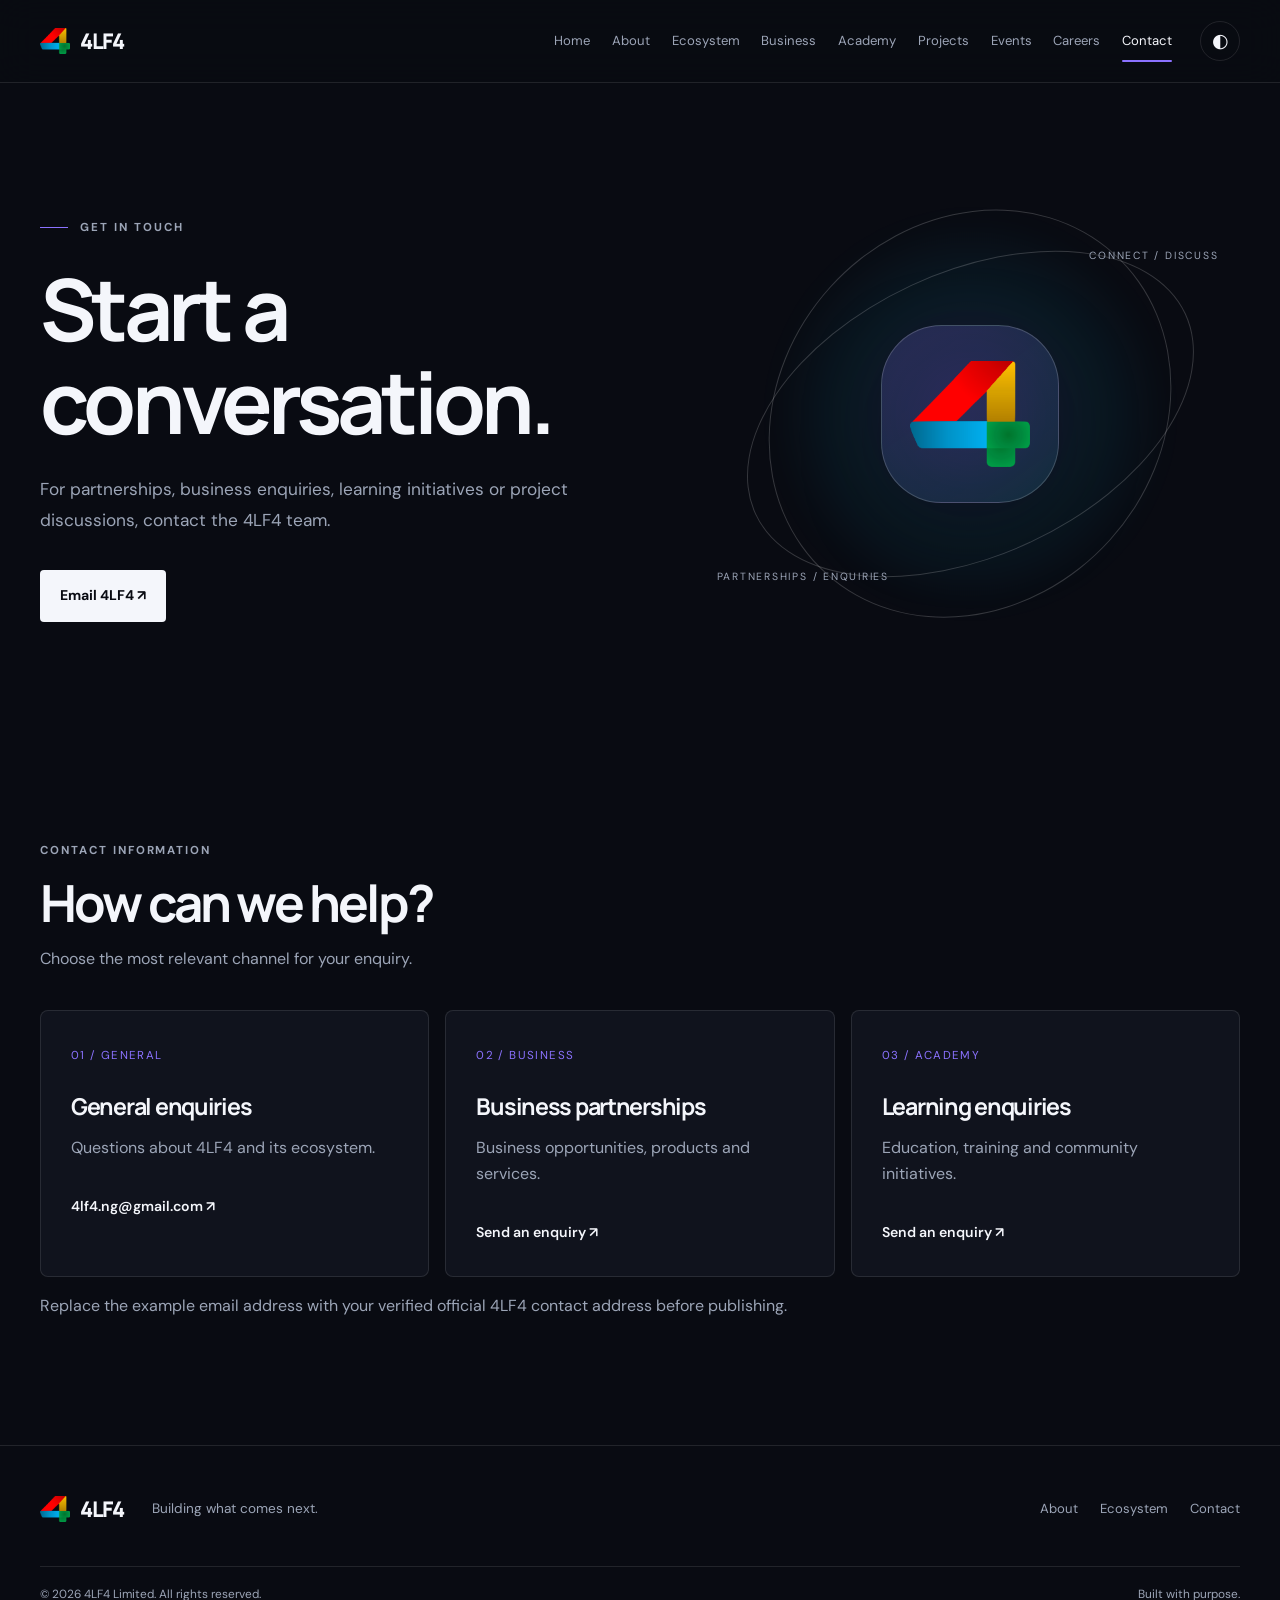
==== contact.html @ 0050cf8a "Add files via upload" ====
<!DOCTYPE html>
<html lang="en" data-theme="dark">
<head>
    <meta charset="UTF-8">
    <meta name="viewport" content="width=device-width, initial-scale=1.0">
    <meta name="description" content="Contact 4LF4 Limited for partnerships, business enquiries and project discussions.">
    <title>Contact | 4LF4</title>
    <link rel="icon" href="assets/logos/4lf4-icon.svg" type="image/svg+xml">
    <link rel="stylesheet" href="styles.css">
    <script src="script.js" defer></script>
</head>
<body>
<a class="skip-link" href="#main">Skip to content</a>
<header class="site-header"><div class="nav-shell">
    <a class="brand" href="index.html"><img src="assets/logos/4lf4-icon.svg" alt="" class="brand-symbol"><span>4LF4</span></a>
    <button type="button" class="menu-toggle" aria-label="Open navigation" aria-expanded="false" aria-controls="primary-nav"><span></span><span></span></button>
    <nav class="primary-nav" id="primary-nav" aria-label="Main navigation">
        <a href="index.html">Home</a><a href="about.html">About</a><a href="ecosystem.html">Ecosystem</a><a href="business.html">Business</a><a href="academy.html">Academy</a><a href="projects.html">Projects</a><a href="events.html">Events</a><a href="careers.html">Careers</a><a href="contact.html" aria-current="page">Contact</a>
    </nav>
    <button type="button" class="theme-toggle" aria-label="Switch colour theme">◐</button>
</div></header>

<main id="main">
    <section class="hero page-hero">
        <div class="hero-copy">
            <p class="eyebrow"><span class="eyebrow-line"></span> GET IN TOUCH</p>
            <h1>Start a conversation.</h1>
            <p class="hero-intro">For partnerships, business enquiries, learning initiatives or project discussions, contact the 4LF4 team.</p>
            <div class="hero-actions"><a class="button button-primary" href="mailto:4lf4.ng@gmail.com">Email 4LF4 ↗</a></div>
        </div>
        <div class="hero-visual" aria-hidden="true"><div class="visual-orbit orbit-one"></div><div class="visual-orbit orbit-two"></div><div class="visual-core"><img src="assets/logos/4lf4-icon.svg" alt=""></div><span class="visual-label label-top">CONNECT / DISCUSS</span><span class="visual-label label-bottom">PARTNERSHIPS / ENQUIRIES</span></div>
    </section>

    <section class="section">
        <div class="section-heading"><p class="eyebrow">CONTACT INFORMATION</p><h2>How can we help?</h2><p class="muted">Choose the most relevant channel for your enquiry.</p></div>
        <div class="card-grid">
            <article class="feature-card"><span class="card-index">01 / GENERAL</span><h3>General enquiries</h3><p>Questions about 4LF4 and its ecosystem.</p><a class="text-link" href="mailto:4lf4.ng@gmail.com">4lf4.ng@gmail.com ↗</a></article>
            <article class="feature-card"><span class="card-index">02 / BUSINESS</span><h3>Business partnerships</h3><p>Business opportunities, products and services.</p><a class="text-link" href="mailto:4lf4.ng@gmail.com?subject=Business%20Enquiry">Send an enquiry ↗</a></article>
            <article class="feature-card"><span class="card-index">03 / ACADEMY</span><h3>Learning enquiries</h3><p>Education, training and community initiatives.</p><a class="text-link" href="mailto:4lf4.ng@gmail.com?subject=Academy%20Enquiry">Send an enquiry ↗</a></article>
        </div>
        <p class="muted">Replace the example email address with your verified official 4LF4 contact address before publishing.</p>
    </section>
</main>
<footer class="site-footer"><div class="footer-main"><a class="brand" href="index.html"><img src="assets/logos/4lf4-icon.svg" alt="" class="brand-symbol"><span>4LF4</span></a><p>Building what comes next.</p><div class="footer-links"><a href="about.html">About</a><a href="ecosystem.html">Ecosystem</a><a href="contact.html">Contact</a></div></div><div class="footer-bottom"><span>© <span data-year></span> 4LF4 Limited. All rights reserved.</span><span>Built with purpose.</span></div></footer>
</body>
</html>
---- styles.css ----
@import url('https://fonts.googleapis.com/css2?family=DM+Sans:wght@400;500;600;700&family=Manrope:wght@400;500;600;700;800&display=swap');

:root {
    color-scheme: dark;
    --bg: #090b12;
    --surface: #10131d;
    --surface-2: #151a27;
    --text: #f4f6fb;
    --muted: #9ca5b7;
    --line: rgba(255,255,255,.10);
    --line-strong: rgba(255,255,255,.18);
    --purple: #8b72ff;
    --cyan: #42d6f5;
    --green: #5be0ad;
    --orange: #ffbd68;
    --header: rgba(9,11,18,.82);
    --shadow: 0 24px 80px rgba(0,0,0,.28);
}

html[data-theme="light"] {
    color-scheme: light;
    --bg: #f5f6fa;
    --surface: #ffffff;
    --surface-2: #edf0f7;
    --text: #101421;
    --muted: #5d6678;
    --line: rgba(16,20,33,.10);
    --line-strong: rgba(16,20,33,.18);
    --header: rgba(245,246,250,.86);
    --shadow: 0 24px 80px rgba(20,30,60,.10);
}

* {
    box-sizing: border-box;
}

html {
    scroll-behavior: smooth;
}

body {
    margin: 0;
    background: var(--bg);
    color: var(--text);
    font-family: "DM Sans", sans-serif;
    line-height: 1.65;
    transition: background .25s, color .25s;
}

a {
    color: inherit;
    text-decoration: none;
}

button {
    font: inherit;
}

a:focus-visible,
button:focus-visible {
    outline: 2px solid var(--cyan);
    outline-offset: 4px;
}


.skip-link {
    position: absolute;
    left: -999px;
    top: 1rem;
    z-index: 99;
    background: var(--text);
    color: var(--bg);
    padding: .7rem 1rem;
}

.skip-link:focus {
    left: 1rem;
}

/* NAVIGATION */

.site-header {
    position: sticky;
    top: 0;
    z-index: 50;
    background: var(--header);
    backdrop-filter: blur(18px);
    border-bottom: 1px solid var(--line);
}

.nav-shell {
    width: min(1200px, calc(100% - 48px));
    height: 82px;
    margin: auto;
    display: flex;
    align-items: center;
    gap: 28px;
}

.brand {
    display: inline-flex;
    align-items: center;
    gap: 10px;
    flex: 0 0 auto;
    font-family: Manrope, sans-serif;
    font-weight: 800;
    letter-spacing: -.06em;
    font-size: 1.35rem;
}

.brand-symbol {
    width: 30px;
    height: 30px;
    object-fit: contain;
}

.primary-nav {
    display: flex;
    align-items: center;
    justify-content: center;
    gap: clamp(12px, 1.7vw, 24px);
    margin-left: auto;
}

.primary-nav a {
    font-size: .82rem;
    color: var(--muted);
    transition: color .2s;
}

.primary-nav a:hover,
.primary-nav a[aria-current="page"] {
    color: var(--text);
}

.primary-nav a[aria-current="page"] {
    position: relative;
}

.primary-nav a[aria-current="page"]::after {
    content: "";
    position: absolute;
    left: 0;
    right: 0;
    bottom: -10px;
    height: 2px;
    background: var(--purple);
    border-radius: 4px;
}

.theme-toggle,
.menu-toggle {
    width: 40px;
    height: 40px;
    border: 1px solid var(--line);
    border-radius: 50%;
    background: transparent;
    color: var(--text);
    cursor: pointer;
}

.theme-toggle {
    font-size: 1.2rem;
}

.menu-toggle {
    display: none;
    padding: 10px;
}

.menu-toggle span {
    display: block;
    height: 1px;
    background: var(--text);
    margin: 5px 0;
}

/* HERO */

.hero {
    width: min(1200px, calc(100% - 48px));
    margin: auto;
    min-height: 650px;
    display: grid;
    grid-template-columns: 1.05fr .95fr;
    align-items: center;
    gap: 5vw;
    padding: 86px 0 100px;
}

.eyebrow {
    display: flex;
    align-items: center;
    gap: 12px;
    color: var(--muted);
    font-size: .72rem;
    font-weight: 700;
    letter-spacing: .17em;
    text-transform: uppercase;
}

.eyebrow-line {
    display: inline-block;
    width: 28px;
    height: 1px;
    background: var(--purple);
}

h1,
h2,
h3 {
    font-family: Manrope, sans-serif;
    letter-spacing: -.055em;
    line-height: 1.08;
}

h1 {
    max-width: 720px;
    font-size: clamp(3.4rem, 6.7vw, 6.5rem);
    font-weight: 700;
    margin: 26px 0;
}

.hero-intro {
    max-width: 570px;
    color: var(--muted);
    font-size: 1.08rem;
    line-height: 1.8;
}

.hero-actions {
    display: flex;
    align-items: center;
    gap: 26px;
    margin-top: 34px;
}

.button {
    display: inline-flex;
    align-items: center;
    gap: 18px;
    padding: 14px 20px;
    border-radius: 4px;
    font-weight: 700;
    font-size: .88rem;
    transition: transform .2s, background .2s;
}

.button:hover {
    transform: translateY(-2px);
}

.button-primary {
    background: var(--text);
    color: var(--bg);
}

.button-secondary {
    border: 1px solid var(--line-strong);
}

.quiet-link,
.text-link {
    font-size: .88rem;
    font-weight: 600;
}

.quiet-link {
    color: var(--muted);
}

/* HERO GRAPHIC */

.hero-visual {
    position: relative;
    min-height: 490px;
    display: grid;
    place-items: center;
    isolation: isolate;
}

.hero-visual::before {
    content: "";
    position: absolute;
    width: 75%;
    aspect-ratio: 1;
    border-radius: 50%;
    background: radial-gradient(
        circle,
        rgba(124,92,255,.18),
        rgba(24,200,255,.08) 42%,
        transparent 70%
    );
    filter: blur(12px);
    z-index: -1;
}

.visual-orbit {
    position: absolute;
    border: 1px solid var(--line-strong);
    border-radius: 50%;
    transform: rotate(-25deg);
}

.orbit-one {
    width: 88%;
    height: 58%;
}

.orbit-two {
    width: 70%;
    height: 88%;
    transform: rotate(42deg);
}

.visual-core {
    width: 178px;
    height: 178px;
    border-radius: 34%;
    display: grid;
    place-items: center;
    border: 1px solid var(--line-strong);
    background: linear-gradient(
        145deg,
        rgba(139,114,255,.20),
        rgba(66,214,245,.10)
    );
    box-shadow: var(--shadow);
}

.visual-core img {
    width: 68%;
    height: 68%;
    object-fit: contain;
}

.visual-label {
    position: absolute;
    font-size: .65rem;
    letter-spacing: .17em;
    color: var(--muted);
}

.label-top {
    top: 16%;
    right: 4%;
}

.label-bottom {
    bottom: 15%;
    left: 3%;
}

/* CONTENT SECTIONS */

.section {
    width: min(1200px, calc(100% - 48px));
    margin: 0 auto;
    padding: 70px 0 110px;
}

.section-heading {
    max-width: 720px;
    margin-bottom: 38px;
}

.section-heading h2,
.statement-band h2 {
    font-size: clamp(2.4rem, 4vw, 4.2rem);
    margin: 15px 0;
}

.muted {
    color: var(--muted);
}

.card-grid {
    display: grid;
    grid-template-columns: repeat(3, 1fr);
    gap: 16px;
}

.feature-card {
    min-height: 245px;
    padding: 30px;
    background: var(--surface);
    border: 1px solid var(--line);
    border-radius: 8px;
    transition: transform .25s, border-color .25s;
}

.feature-card:hover {
    transform: translateY(-5px);
    border-color: var(--line-strong);
}

.feature-card h3 {
    font-size: 1.45rem;
    margin: 26px 0 12px;
}

.feature-card p,
.statement-band p,
.contact-panel p {
    color: var(--muted);
}

.card-index {
    font-size: .72rem;
    color: var(--purple);
    letter-spacing: .12em;
}

.text-link {
    display: inline-flex;
    gap: 12px;
    margin-top: 18px;
}

.text-link:hover {
    color: var(--cyan);
}

.statement-band {
    padding: 90px max(24px, calc((100% - 1200px) / 2));
    background: linear-gradient(
        110deg,
        rgba(139,114,255,.12),
        rgba(66,214,245,.06) 55%,
        transparent
    );
    border-top: 1px solid var(--line);
    border-bottom: 1px solid var(--line);
}

.statement-band h2 span {
    color: var(--muted);
}

.statement-band p {
    max-width: 560px;
}

.contact-panel {
    display: flex;
    align-items: center;
    justify-content: space-between;
    gap: 30px;
    padding: 32px;
    background: var(--surface);
    border: 1px solid var(--line);
    border-radius: 8px;
}

.status-note {
    display: inline-block;
    margin-top: 18px;
    color: var(--orange);
    font-size: .78rem;
}

/* FOOTER */

.site-footer {
    border-top: 1px solid var(--line);
    padding: 38px max(24px, calc((100% - 1200px) / 2)) 22px;
}

.footer-main {
    display: flex;
    align-items: center;
    gap: 28px;
    padding-bottom: 32px;
}

.footer-main > p {
    color: var(--muted);
    font-size: .85rem;
}

.footer-links {
    display: flex;
    gap: 22px;
    margin-left: auto;
}

.footer-links a {
    font-size: .82rem;
    color: var(--muted);
}

.footer-links a:hover {
    color: var(--text);
}

.footer-bottom {
    border-top: 1px solid var(--line);
    padding-top: 18px;
    display: flex;
    justify-content: space-between;
    color: var(--muted);
    font-size: .74rem;
}

/* TABLET */

@media (max-width: 1050px) {
    .nav-shell {
        gap: 16px;
    }

    .primary-nav {
        gap: 12px;
    }

    .primary-nav a {
        font-size: .75rem;
    }

    .brand {
        font-size: 1.2rem;
    }

    .brand-symbol {
        width: 27px;
        height: 27px;
    }
}

/* MOBILE */

@media (max-width: 820px) {
    .nav-shell {
        height: 72px;
    }

    .menu-toggle {
        display: block;
        margin-left: auto;
    }

    .theme-toggle {
        flex: 0 0 auto;
    }

    .primary-nav {
        display: none;
        position: absolute;
        top: 72px;
        left: 0;
        right: 0;
        z-index: 60;
        padding: 18px 24px 24px;
        background: var(--bg);
        border-bottom: 1px solid var(--line);
        align-items: stretch;
        flex-direction: column;
        gap: 0;
    }

    .primary-nav.is-open {
        display: flex;
    }

    .primary-nav a {
        padding: 12px 0;
        font-size: .92rem;
    }

    .primary-nav a[aria-current="page"]::after {
        display: none;
    }

    .hero {
        grid-template-columns: 1fr;
        padding: 70px 0 65px;
        gap: 25px;
    }

    .hero-visual {
        min-height: 360px;
    }

    .hero h1 {
        font-size: clamp(3.2rem, 11vw, 5.2rem);
    }

    .card-grid {
        grid-template-columns: repeat(2, 1fr);
    }
}

/* SMALL MOBILE */

@media (max-width: 560px) {
    .nav-shell,
    .hero,
    .section {
        width: calc(100% - 36px);
    }

    .brand {
        font-size: 1.15rem;
    }

    .hero {
        padding-top: 55px;
    }

    .hero-visual {
        min-height: 300px;
    }

    .visual-core {
        width: 135px;
        height: 135px;
    }

    .hero-actions {
        align-items: flex-start;
        flex-direction: column;
        gap: 18px;
    }

    .card-grid {
        grid-template-columns: 1fr;
    }

    .feature-card {
        min-height: unset;
    }

    .section {
        padding: 55px 0 75px;
    }

    .statement-band {
        padding: 65px 18px;
    }

    .contact-panel {
        align-items: flex-start;
        flex-direction: column;
    }

    .footer-main {
        align-items: flex-start;
        flex-wrap: wrap;
    }

    .footer-links {
        width: 100%;
        margin: 8px 0 0;
        flex-wrap: wrap;
    }

    .footer-bottom {
        gap: 10px;
        flex-direction: column;
    }
}

/* ACCESSIBILITY */

@media (prefers-reduced-motion: reduce) {
    *,
    *::before,
    *::after {
        scroll-behavior: auto !important;
        transition: none !important;
        animation: none !important;
    }
}

.brand {
    display: inline-flex;
    align-items: center;
    flex: 0 0 auto;
    max-width: 190px;
}

.brand-logo {
    display: block;
    width: auto;
    height: auto;
    max-width: 170px;
    max-height: 42px;
    object-fit: contain;
    object-position: left center;
}

@media (max-width: 760px) {
    .brand {
        max-width: 150px;
    }

    .brand-logo {
        max-width: 140px;
        max-height: 34px;
    }
}
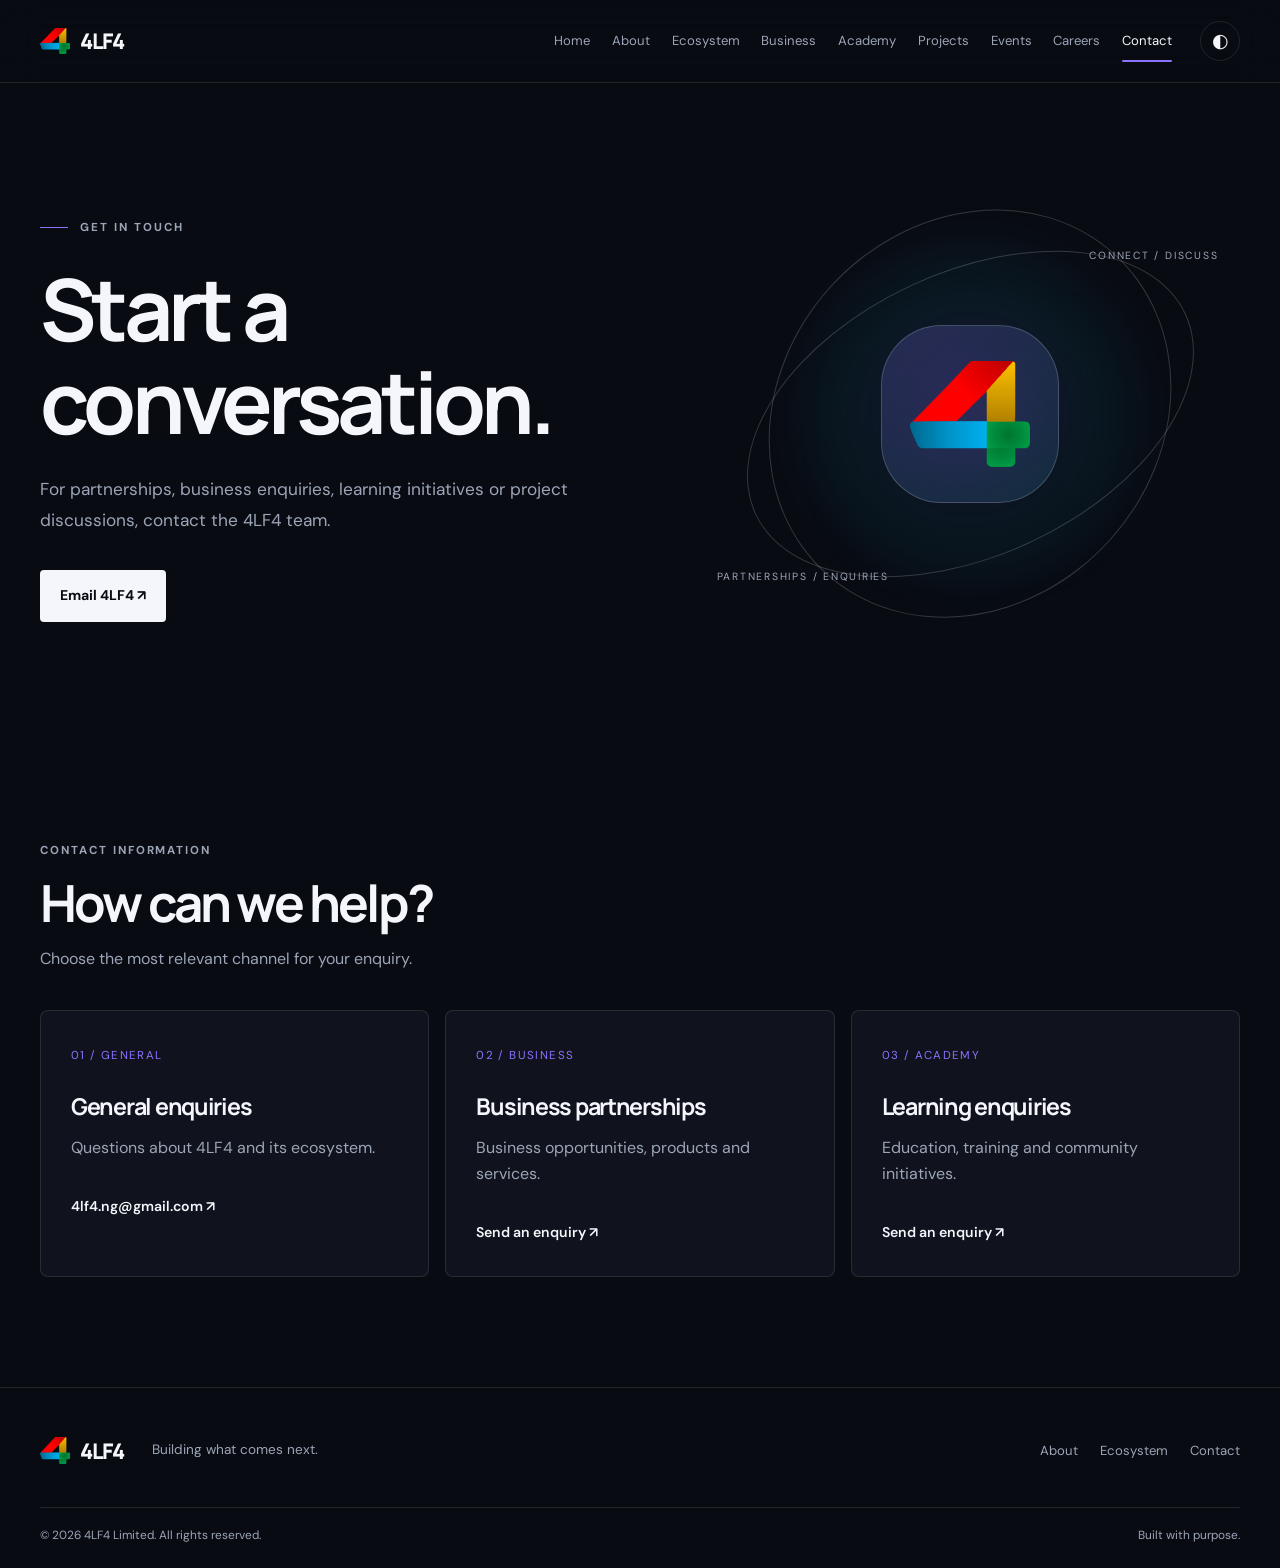
==== commit 7f3acfe7: "Update contact.html" ====
--- a/contact.html
+++ b/contact.html
@@ -38,9 +38,8 @@
             <article class="feature-card"><span class="card-index">02 / BUSINESS</span><h3>Business partnerships</h3><p>Business opportunities, products and services.</p><a class="text-link" href="mailto:4lf4.ng@gmail.com?subject=Business%20Enquiry">Send an enquiry ↗</a></article>
             <article class="feature-card"><span class="card-index">03 / ACADEMY</span><h3>Learning enquiries</h3><p>Education, training and community initiatives.</p><a class="text-link" href="mailto:4lf4.ng@gmail.com?subject=Academy%20Enquiry">Send an enquiry ↗</a></article>
         </div>
-        <p class="muted">Replace the example email address with your verified official 4LF4 contact address before publishing.</p>
     </section>
 </main>
 <footer class="site-footer"><div class="footer-main"><a class="brand" href="index.html"><img src="assets/logos/4lf4-icon.svg" alt="" class="brand-symbol"><span>4LF4</span></a><p>Building what comes next.</p><div class="footer-links"><a href="about.html">About</a><a href="ecosystem.html">Ecosystem</a><a href="contact.html">Contact</a></div></div><div class="footer-bottom"><span>© <span data-year></span> 4LF4 Limited. All rights reserved.</span><span>Built with purpose.</span></div></footer>
 </body>
-</html>+</html>
